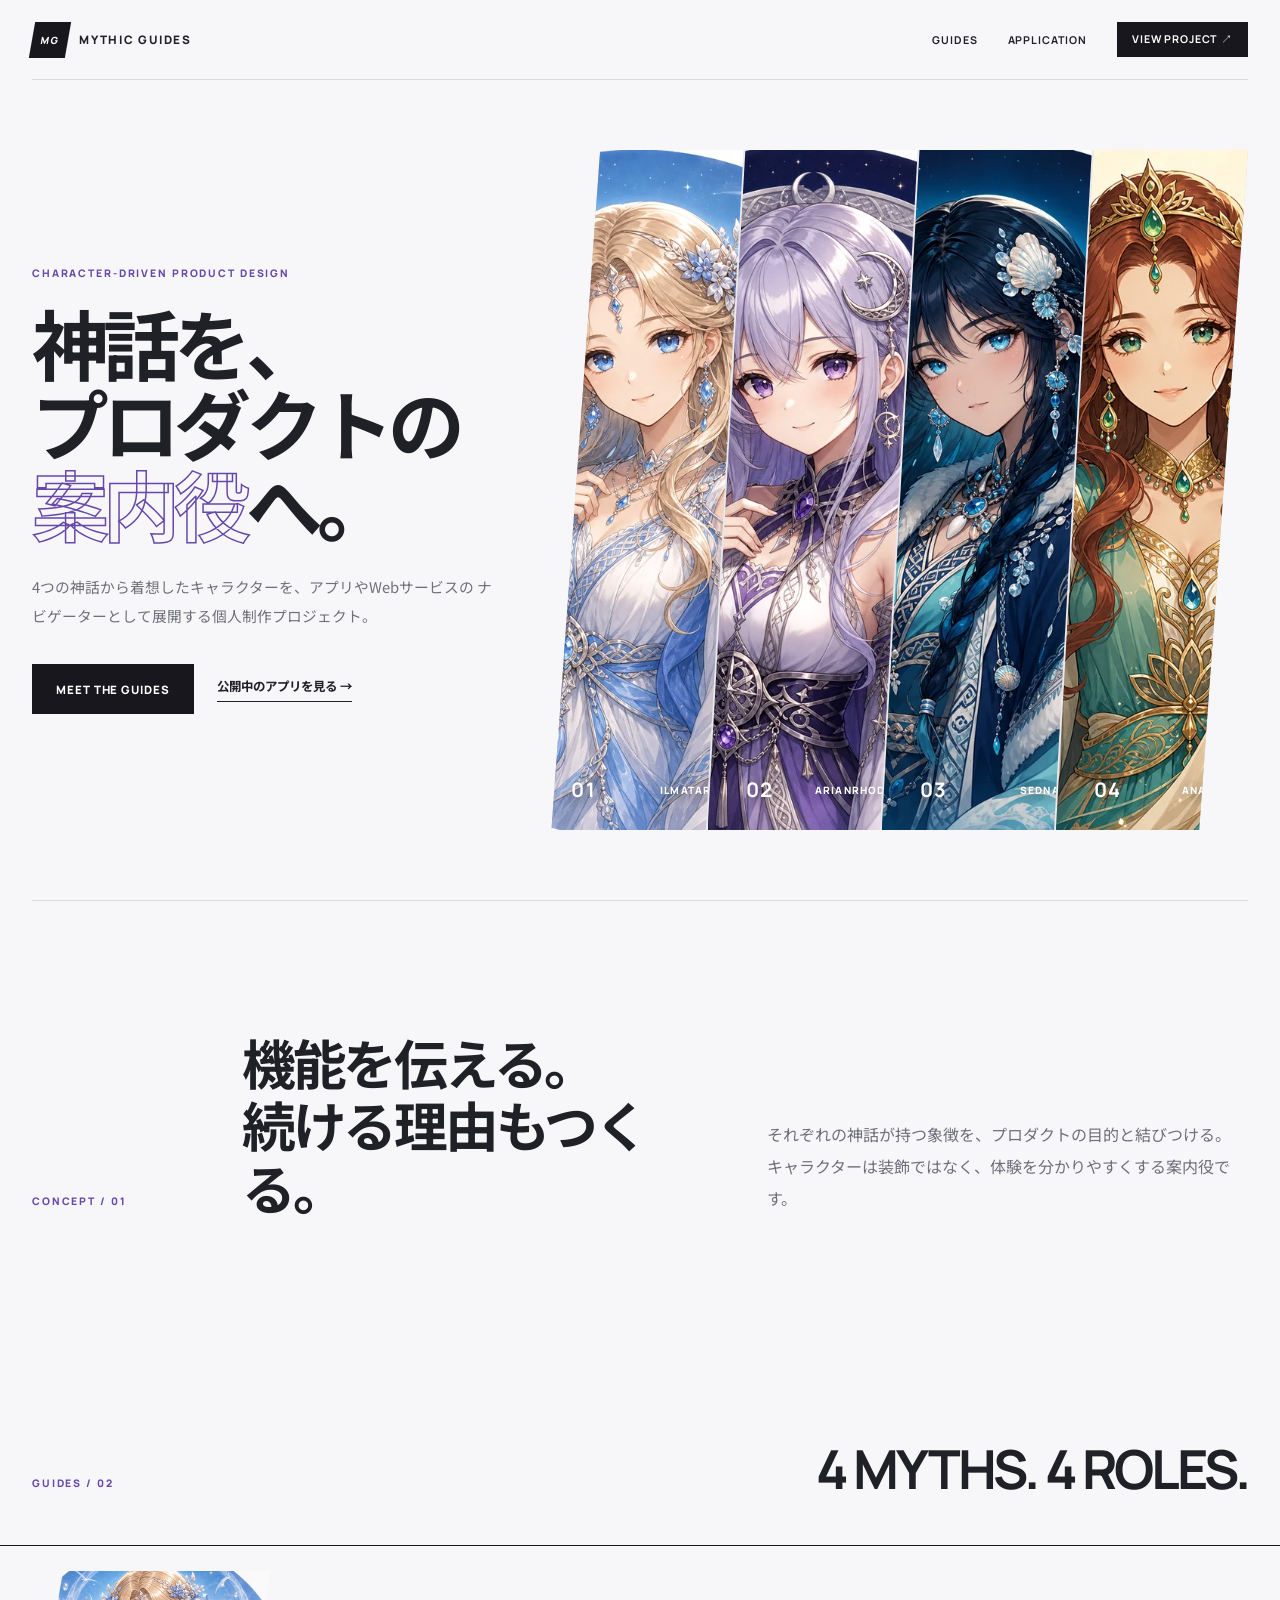
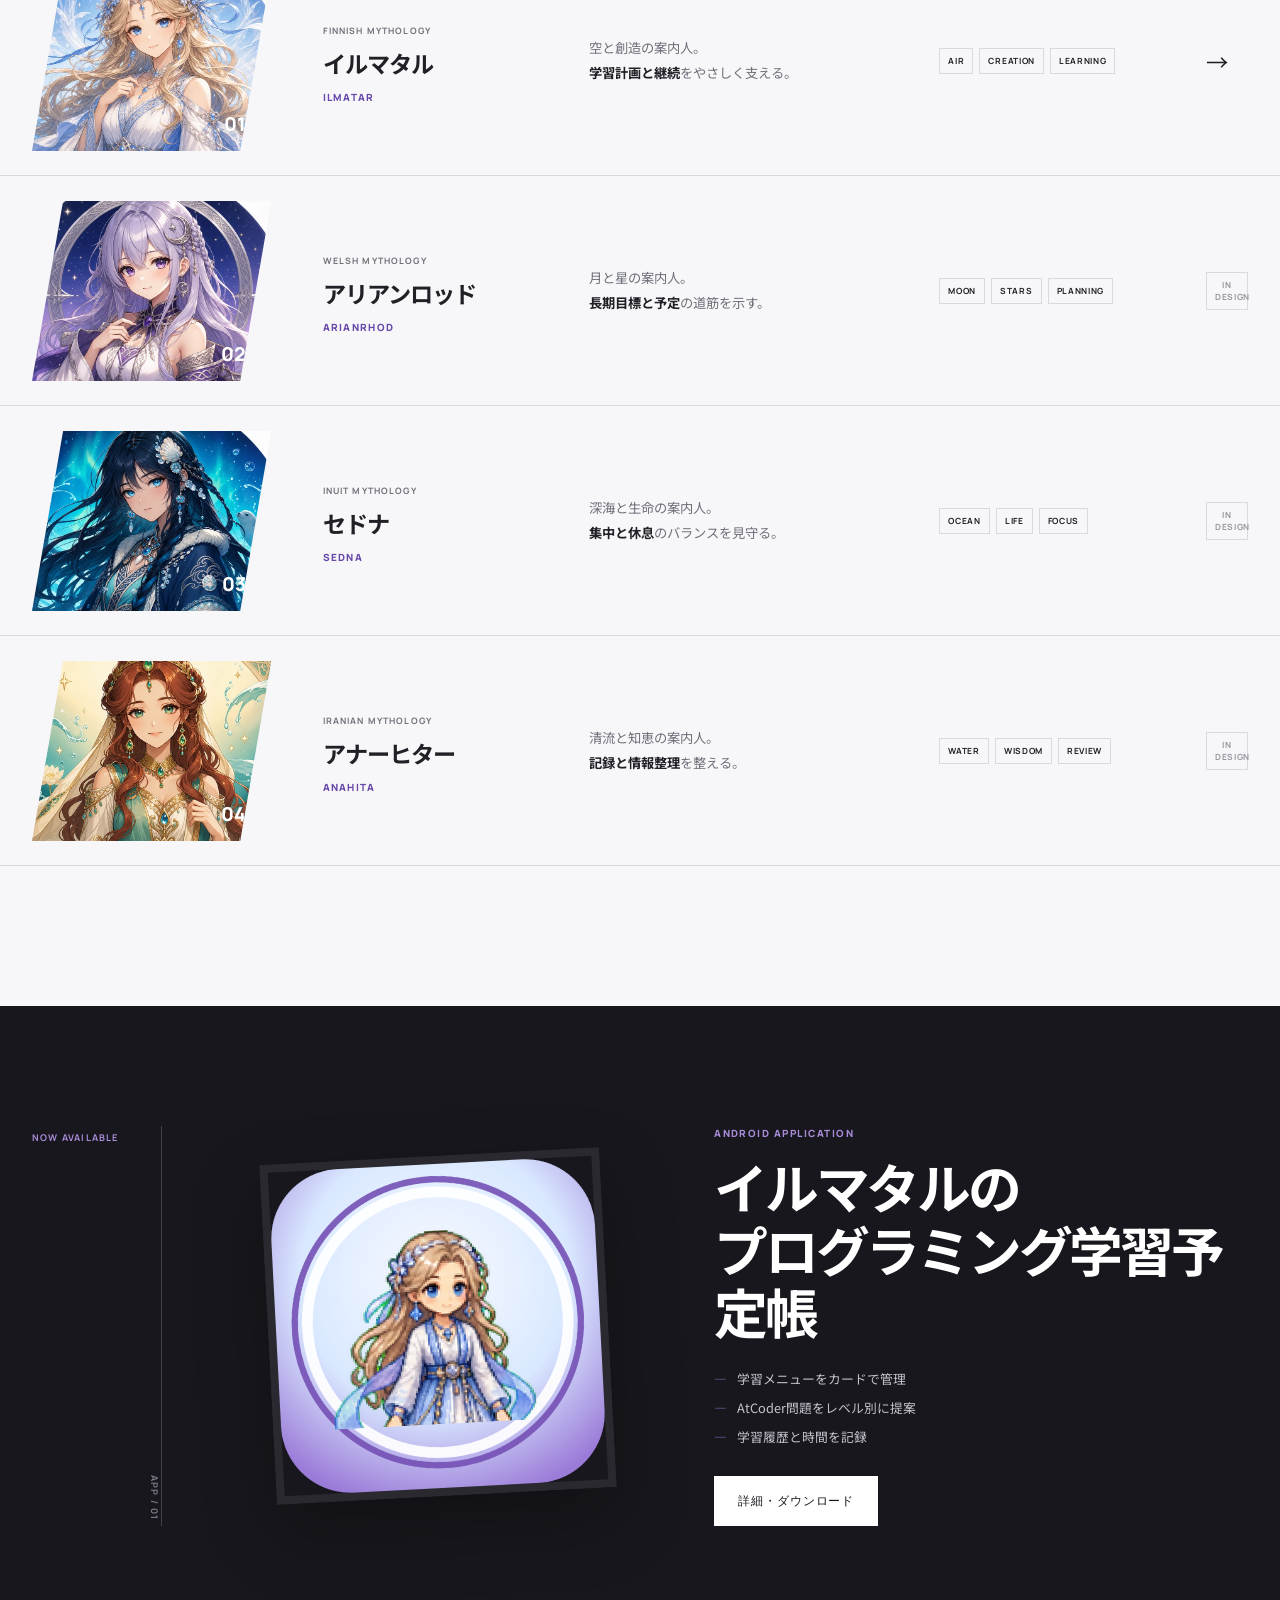
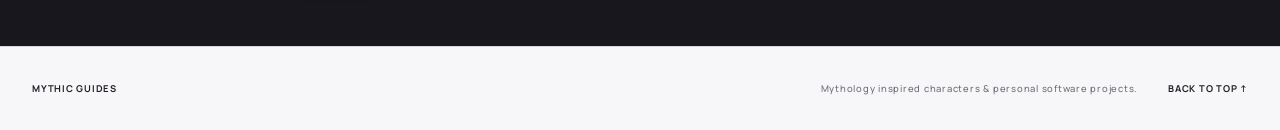
==== index.html @ 20ae1d99 "first commit" ====
<!doctype html>
<html lang="ja">
  <head>
    <meta charset="UTF-8" />
    <meta name="viewport" content="width=device-width, initial-scale=1.0" />
    <meta
      name="description"
      content="神話をモチーフにした4人のキャラクターとアプリを紹介するポートフォリオサイトです。"
    />
    <meta name="theme-color" content="#f7f7fa" />
    <title>Mythic Guides | Portfolio</title>
    <link rel="icon" type="image/png" href="./assets/app-icon.png" />
    <script>
      document.documentElement.classList.add("js");
    </script>
    <link rel="stylesheet" href="./home.css" />
    <script src="./home.js" defer></script>
  </head>
  <body>
    <header class="site-header">
      <a class="logo" href="#top">
        <span class="logo-symbol">MG</span>
        <span>MYTHIC GUIDES</span>
      </a>
      <nav aria-label="メインナビゲーション">
        <a href="#guides">Guides</a>
        <a href="#application">Application</a>
        <a class="header-link" href="./app.html">View project ↗</a>
      </nav>
    </header>

    <main id="top">
      <section class="hero">
        <div class="hero-copy reveal">
          <p class="kicker">Character-driven product design</p>
          <h1>神話を、<br />プロダクトの<br /><em>案内役</em>へ。</h1>
          <p class="hero-text">
            4つの神話から着想したキャラクターを、アプリやWebサービスの
            ナビゲーターとして展開する個人制作プロジェクト。
          </p>
          <div class="hero-actions">
            <a class="solid-button" href="#guides">Meet the guides</a>
            <a class="line-link" href="./app.html">公開中のアプリを見る →</a>
          </div>
        </div>

        <div class="slash-gallery reveal" aria-label="4人のキャラクター">
          <figure class="slash slash-ilmatar">
            <img src="./assets/ilmatar-v2.webp" alt="イルマタル" />
            <figcaption><b>01</b><span>ILMATAR</span></figcaption>
          </figure>
          <figure class="slash slash-arianrhod">
            <img src="./assets/arianrhod.webp" alt="アリアンロッド" />
            <figcaption><b>02</b><span>ARIANRHOD</span></figcaption>
          </figure>
          <figure class="slash slash-sedna">
            <img src="./assets/sedna.webp" alt="セドナ" />
            <figcaption><b>03</b><span>SEDNA</span></figcaption>
          </figure>
          <figure class="slash slash-anahita">
            <img src="./assets/anahita.webp" alt="アナーヒター" />
            <figcaption><b>04</b><span>ANAHITA</span></figcaption>
          </figure>
        </div>
      </section>

      <section class="statement page-width reveal">
        <p class="section-label">Concept / 01</p>
        <h2>機能を伝える。<br />続ける理由もつくる。</h2>
        <p>
          それぞれの神話が持つ象徴を、プロダクトの目的と結びつける。
          キャラクターは装飾ではなく、体験を分かりやすくする案内役です。
        </p>
      </section>

      <section id="guides" class="guides">
        <div class="guides-heading page-width reveal">
          <p class="section-label">Guides / 02</p>
          <h2>4 MYTHS. 4 ROLES.</h2>
        </div>

        <div class="guide-list">
          <article class="guide reveal">
            <div class="guide-face">
              <img src="./assets/ilmatar-v2.webp" alt="イルマタルの顔" />
              <span>01</span>
            </div>
            <div class="guide-name">
              <small>FINNISH MYTHOLOGY</small>
              <h3>イルマタル</h3>
              <b>ILMATAR</b>
            </div>
            <p class="guide-summary">
              空と創造の案内人。<br />
              <strong>学習計画と継続</strong>をやさしく支える。
            </p>
            <div class="guide-keywords"><span>AIR</span><span>CREATION</span><span>LEARNING</span></div>
            <a href="./app.html" aria-label="イルマタルのアプリを見る">→</a>
          </article>

          <article class="guide reveal">
            <div class="guide-face">
              <img src="./assets/arianrhod.webp" alt="アリアンロッドの顔" />
              <span>02</span>
            </div>
            <div class="guide-name">
              <small>WELSH MYTHOLOGY</small>
              <h3>アリアンロッド</h3>
              <b>ARIANRHOD</b>
            </div>
            <p class="guide-summary">
              月と星の案内人。<br />
              <strong>長期目標と予定</strong>の道筋を示す。
            </p>
            <div class="guide-keywords"><span>MOON</span><span>STARS</span><span>PLANNING</span></div>
            <span class="status">IN DESIGN</span>
          </article>

          <article class="guide reveal">
            <div class="guide-face">
              <img src="./assets/sedna.webp" alt="セドナの顔" />
              <span>03</span>
            </div>
            <div class="guide-name">
              <small>INUIT MYTHOLOGY</small>
              <h3>セドナ</h3>
              <b>SEDNA</b>
            </div>
            <p class="guide-summary">
              深海と生命の案内人。<br />
              <strong>集中と休息</strong>のバランスを見守る。
            </p>
            <div class="guide-keywords"><span>OCEAN</span><span>LIFE</span><span>FOCUS</span></div>
            <span class="status">IN DESIGN</span>
          </article>

          <article class="guide reveal">
            <div class="guide-face">
              <img src="./assets/anahita.webp" alt="アナーヒターの顔" />
              <span>04</span>
            </div>
            <div class="guide-name">
              <small>IRANIAN MYTHOLOGY</small>
              <h3>アナーヒター</h3>
              <b>ANAHITA</b>
            </div>
            <p class="guide-summary">
              清流と知恵の案内人。<br />
              <strong>記録と情報整理</strong>を整える。
            </p>
            <div class="guide-keywords"><span>WATER</span><span>WISDOM</span><span>REVIEW</span></div>
            <span class="status">IN DESIGN</span>
          </article>
        </div>
      </section>

      <section id="application" class="application">
        <div class="app-inner page-width reveal">
          <div class="app-index">
            <span>NOW AVAILABLE</span>
            <b>APP / 01</b>
          </div>
          <div class="app-icon-wrap">
            <img src="./assets/app-icon.png" alt="イルマタルのプログラミング学習予定帳のアイコン" />
          </div>
          <div class="app-copy">
            <p>ANDROID APPLICATION</p>
            <h2>イルマタルの<br />プログラミング学習予定帳</h2>
            <ul>
              <li>学習メニューをカードで管理</li>
              <li>AtCoder問題をレベル別に提案</li>
              <li>学習履歴と時間を記録</li>
            </ul>
            <a class="solid-button light-button" href="./app.html">
              詳細・ダウンロード
            </a>
          </div>
        </div>
      </section>
    </main>

    <footer>
      <div class="page-width">
        <span>MYTHIC GUIDES</span>
        <p>Mythology inspired characters &amp; personal software projects.</p>
        <a href="#top">BACK TO TOP ↑</a>
      </div>
    </footer>
  </body>
</html>
---- home.css ----
@import url("https://fonts.googleapis.com/css2?family=Manrope:wght@500;600;700;800&family=Noto+Sans+JP:wght@400;500;600;700;800&display=swap");

:root {
  --black: #17171d;
  --ink: #202027;
  --muted: #6f7079;
  --line: #d9d9df;
  --paper: #f7f7fa;
  --violet: #6748aa;
  --blue: #4d89c6;
  font-family: "Noto Sans JP", sans-serif;
  color: var(--ink);
  background: var(--paper);
  font-synthesis: none;
}

* {
  box-sizing: border-box;
}

html {
  overflow-x: hidden;
  scroll-behavior: smooth;
}

body {
  margin: 0;
  min-width: 320px;
  overflow-x: hidden;
  background:
    linear-gradient(90deg, transparent 49.95%, rgba(32, 32, 39, 0.04) 50%, transparent 50.05%),
    var(--paper);
  background-size: 25% 100%;
}

a {
  color: inherit;
  text-decoration: none;
}

img {
  display: block;
  max-width: 100%;
}

h1,
h2,
h3,
p {
  margin-top: 0;
}

.page-width,
.site-header {
  width: min(1240px, calc(100% - 64px));
  margin-inline: auto;
}

.site-header {
  display: flex;
  align-items: center;
  justify-content: space-between;
  min-height: 80px;
  border-bottom: 1px solid var(--line);
}

.logo {
  display: flex;
  align-items: center;
  gap: 11px;
  font: 800 0.73rem "Manrope", sans-serif;
  letter-spacing: 0.15em;
}

.logo-symbol {
  display: grid;
  width: 36px;
  height: 36px;
  color: white;
  background: var(--black);
  font-size: 0.62rem;
  place-items: center;
  transform: skewX(-10deg);
}

.site-header nav {
  display: flex;
  align-items: center;
  gap: 30px;
  font: 700 0.67rem "Manrope", sans-serif;
  letter-spacing: 0.08em;
  text-transform: uppercase;
}

.header-link {
  padding: 10px 15px;
  color: white;
  background: var(--black);
}

.hero {
  display: grid;
  grid-template-columns: 0.8fr 1.2fr;
  align-items: center;
  gap: 55px;
  width: min(1360px, calc(100% - 64px));
  min-height: calc(100svh - 80px);
  margin-inline: auto;
  padding-block: 70px;
}

.kicker,
.section-label {
  color: var(--violet);
  font: 800 0.65rem "Manrope", sans-serif;
  letter-spacing: 0.18em;
  text-transform: uppercase;
}

.kicker {
  margin-bottom: 22px;
}

h1 {
  margin-bottom: 28px;
  font-size: clamp(3.2rem, 6vw, 6rem);
  line-height: 1.05;
  letter-spacing: -0.075em;
}

h1 em {
  color: transparent;
  -webkit-text-stroke: 1.5px var(--violet);
  font-style: normal;
}

.hero-text {
  max-width: 520px;
  margin-bottom: 34px;
  color: var(--muted);
  font-size: 0.92rem;
  line-height: 2;
}

.hero-actions {
  display: flex;
  flex-wrap: wrap;
  align-items: center;
  gap: 23px;
}

.solid-button {
  display: inline-flex;
  min-height: 50px;
  align-items: center;
  justify-content: center;
  padding-inline: 24px;
  color: white;
  background: var(--black);
  font: 800 0.72rem "Manrope", sans-serif;
  letter-spacing: 0.08em;
  text-transform: uppercase;
  transition: transform 0.2s ease;
}

.solid-button:hover {
  transform: translate(3px, -3px);
}

.line-link {
  padding-bottom: 6px;
  border-bottom: 1px solid var(--ink);
  font-size: 0.78rem;
  font-weight: 700;
}

.slash-gallery {
  display: flex;
  height: min(680px, 72vw);
  min-height: 530px;
  overflow: hidden;
  background: #e9e9ee;
  clip-path: polygon(7% 0, 100% 0, 93% 100%, 0 100%);
}

.slash {
  position: relative;
  flex: 1;
  margin: 0 -18px;
  overflow: hidden;
  background: #ddd;
  clip-path: polygon(18% 0, 100% 0, 82% 100%, 0 100%);
  transition: flex 0.35s ease;
}

.slash:hover {
  flex: 1.35;
}

.slash img {
  width: 130%;
  max-width: none;
  height: 100%;
  margin-left: -15%;
  object-fit: cover;
  object-position: 50% 42%;
  filter: saturate(0.9) contrast(1.03);
  transition: transform 0.4s ease;
}

.slash:hover img {
  transform: scale(1.035);
}

.slash figcaption {
  position: absolute;
  right: 32px;
  bottom: 27px;
  left: 38px;
  display: flex;
  align-items: center;
  justify-content: space-between;
  color: white;
  text-shadow: 0 2px 12px rgba(0, 0, 0, 0.45);
  font: 800 0.63rem "Manrope", sans-serif;
  letter-spacing: 0.12em;
}

.slash figcaption b {
  font-size: 1.25rem;
}

.statement {
  display: grid;
  grid-template-columns: 0.28fr 0.85fr 0.87fr;
  gap: 55px;
  align-items: end;
  padding-block: 130px;
  border-top: 1px solid var(--line);
}

h2 {
  margin-bottom: 0;
  font-size: clamp(2.4rem, 4.2vw, 4.4rem);
  line-height: 1.16;
  letter-spacing: -0.06em;
}

.statement > p:last-child {
  margin-bottom: 4px;
  color: var(--muted);
  line-height: 2;
}

.guides {
  padding-block: 90px 140px;
}

.guides-heading {
  display: flex;
  align-items: end;
  justify-content: space-between;
  margin-bottom: 45px;
}

.guides-heading h2 {
  font-family: "Manrope", sans-serif;
}

.guide-list {
  border-top: 1px solid var(--black);
}

.guide {
  display: grid;
  grid-template-columns: minmax(230px, 0.8fr) minmax(190px, 0.72fr) minmax(260px, 1fr) 0.72fr 42px;
  gap: clamp(22px, 4vw, 60px);
  align-items: center;
  min-height: 230px;
  padding: 20px max(32px, calc((100vw - 1240px) / 2));
  border-bottom: 1px solid var(--line);
  transition: background 0.2s ease;
}

.guide:hover {
  background: white;
}

.guide-face {
  position: relative;
  height: 180px;
  overflow: hidden;
  clip-path: polygon(13% 0, 100% 0, 87% 100%, 0 100%);
}

.guide-face img {
  width: 118%;
  max-width: none;
  height: 100%;
  margin-left: -9%;
  object-fit: cover;
  object-position: 50% 27%;
}

.guide-face > span {
  position: absolute;
  right: 25px;
  bottom: 14px;
  color: white;
  font: 800 1.2rem "Manrope", sans-serif;
  text-shadow: 0 2px 10px rgba(0, 0, 0, 0.4);
}

.guide-name small {
  color: var(--muted);
  font: 700 0.55rem "Manrope", sans-serif;
  letter-spacing: 0.13em;
}

.guide-name h3 {
  margin: 7px 0 2px;
  font-size: 1.45rem;
  letter-spacing: -0.04em;
}

.guide-name b {
  color: var(--violet);
  font: 800 0.62rem "Manrope", sans-serif;
  letter-spacing: 0.13em;
}

.guide-summary {
  margin: 0;
  color: var(--muted);
  font-size: 0.83rem;
  line-height: 1.85;
}

.guide-summary strong {
  color: var(--ink);
}

.guide-keywords {
  display: flex;
  flex-wrap: wrap;
  gap: 6px;
}

.guide-keywords span,
.status {
  padding: 6px 8px;
  border: 1px solid var(--line);
  font: 700 0.53rem "Manrope", sans-serif;
  letter-spacing: 0.08em;
}

.guide > a {
  font-size: 1.4rem;
}

.status {
  color: #96969e;
  text-align: center;
}

.application {
  padding-block: 120px;
  color: white;
  background: var(--black);
}

.app-inner {
  display: grid;
  grid-template-columns: 0.25fr 0.72fr 1.03fr;
  gap: clamp(40px, 7vw, 100px);
  align-items: center;
}

.app-index {
  align-self: stretch;
  display: flex;
  flex-direction: column;
  justify-content: space-between;
  padding-block: 5px;
  border-right: 1px solid rgba(255, 255, 255, 0.18);
  font: 700 0.58rem "Manrope", sans-serif;
  letter-spacing: 0.13em;
}

.app-index span {
  color: #a98bd9;
}

.app-index b {
  color: #7f7a87;
  writing-mode: vertical-rl;
}

.app-icon-wrap img {
  width: min(340px, 100%);
  margin-inline: auto;
  border: 8px solid rgba(255, 255, 255, 0.08);
  box-shadow: 0 28px 70px rgba(0, 0, 0, 0.28);
  transform: rotate(-3deg);
}

.app-copy > p {
  margin-bottom: 15px;
  color: #a98bd9;
  font: 800 0.62rem "Manrope", sans-serif;
  letter-spacing: 0.15em;
}

.app-copy h2 {
  margin-bottom: 26px;
}

.app-copy ul {
  display: grid;
  gap: 10px;
  margin: 0 0 30px;
  padding: 0;
  color: #c5c1cb;
  list-style: none;
  font-size: 0.8rem;
}

.app-copy li::before {
  content: "—";
  margin-right: 10px;
  color: #9270c8;
}

.light-button {
  color: var(--black);
  background: white;
}

footer {
  padding-block: 35px;
  border-top: 1px solid var(--line);
}

footer > div {
  display: grid;
  grid-template-columns: 1fr auto auto;
  gap: 30px;
  align-items: center;
  font: 700 0.59rem "Manrope", sans-serif;
  letter-spacing: 0.08em;
}

footer p {
  margin: 0;
  color: var(--muted);
  font-weight: 500;
}

.js .reveal {
  opacity: 0;
  transform: translateY(20px);
  transition:
    opacity 0.65s ease,
    transform 0.65s ease;
}

.js .reveal.is-visible {
  opacity: 1;
  transform: translateY(0);
}

@media (prefers-reduced-motion: reduce) {
  html {
    scroll-behavior: auto;
  }

  .js .reveal {
    opacity: 1;
    transform: none;
    transition: none;
  }
}

@media (max-width: 1020px) {
  .hero {
    grid-template-columns: 1fr;
    padding-top: 90px;
  }

  .hero-copy {
    max-width: 730px;
  }

  .slash-gallery {
    height: 610px;
  }

  .statement {
    grid-template-columns: 0.3fr 1fr;
  }

  .statement > p:last-child {
    grid-column: 2;
  }

  .guide {
    grid-template-columns: 230px 0.75fr 1fr 0.7fr;
  }

  .guide > a,
  .guide > .status {
    display: none;
  }
}

@media (max-width: 760px) {
  .page-width,
  .site-header,
  .hero {
    width: min(100% - 30px, 1240px);
  }

  .site-header {
    min-height: 68px;
  }

  .site-header nav a:not(.header-link) {
    display: none;
  }

  .header-link {
    padding: 8px 11px;
    font-size: 0.56rem;
  }

  .hero {
    min-height: auto;
    padding-block: 65px 95px;
  }

  h1 {
    font-size: clamp(3rem, 14vw, 4.7rem);
  }

  .slash-gallery {
    height: 510px;
    min-height: 0;
    clip-path: polygon(4% 0, 100% 0, 96% 100%, 0 100%);
  }

  .slash {
    margin-inline: -8px;
  }

  .slash figcaption {
    right: 14px;
    bottom: 18px;
    left: 17px;
  }

  .slash figcaption span {
    display: none;
  }

  .statement {
    grid-template-columns: 1fr;
    gap: 20px;
    padding-block: 90px;
  }

  .statement > p:last-child {
    grid-column: auto;
  }

  .guides {
    padding-block: 55px 90px;
  }

  .guides-heading {
    display: block;
  }

  .guide {
    grid-template-columns: 145px 1fr;
    gap: 20px;
    min-height: 180px;
    padding: 18px 15px;
  }

  .guide-face {
    grid-row: 1 / 3;
    height: 145px;
  }

  .guide-summary {
    align-self: start;
  }

  .guide-keywords {
    display: none;
  }

  .application {
    padding-block: 90px;
  }

  .app-inner {
    grid-template-columns: 1fr;
  }

  .app-index {
    display: none;
  }

  .app-icon-wrap img {
    width: min(280px, 78%);
  }

  footer > div {
    grid-template-columns: 1fr;
    gap: 12px;
  }
}

@media (max-width: 430px) {
  .logo > span:last-child {
    display: none;
  }

  .hero-actions {
    align-items: stretch;
    flex-direction: column;
  }

  .line-link {
    align-self: center;
  }

  .slash-gallery {
    height: 420px;
  }

  .slash img {
    object-position: 50% 38%;
  }

  .guide {
    grid-template-columns: 118px 1fr;
  }

  .guide-face {
    height: 130px;
  }

  .guide-name h3 {
    font-size: 1.18rem;
  }

  .guide-summary {
    font-size: 0.72rem;
  }
}
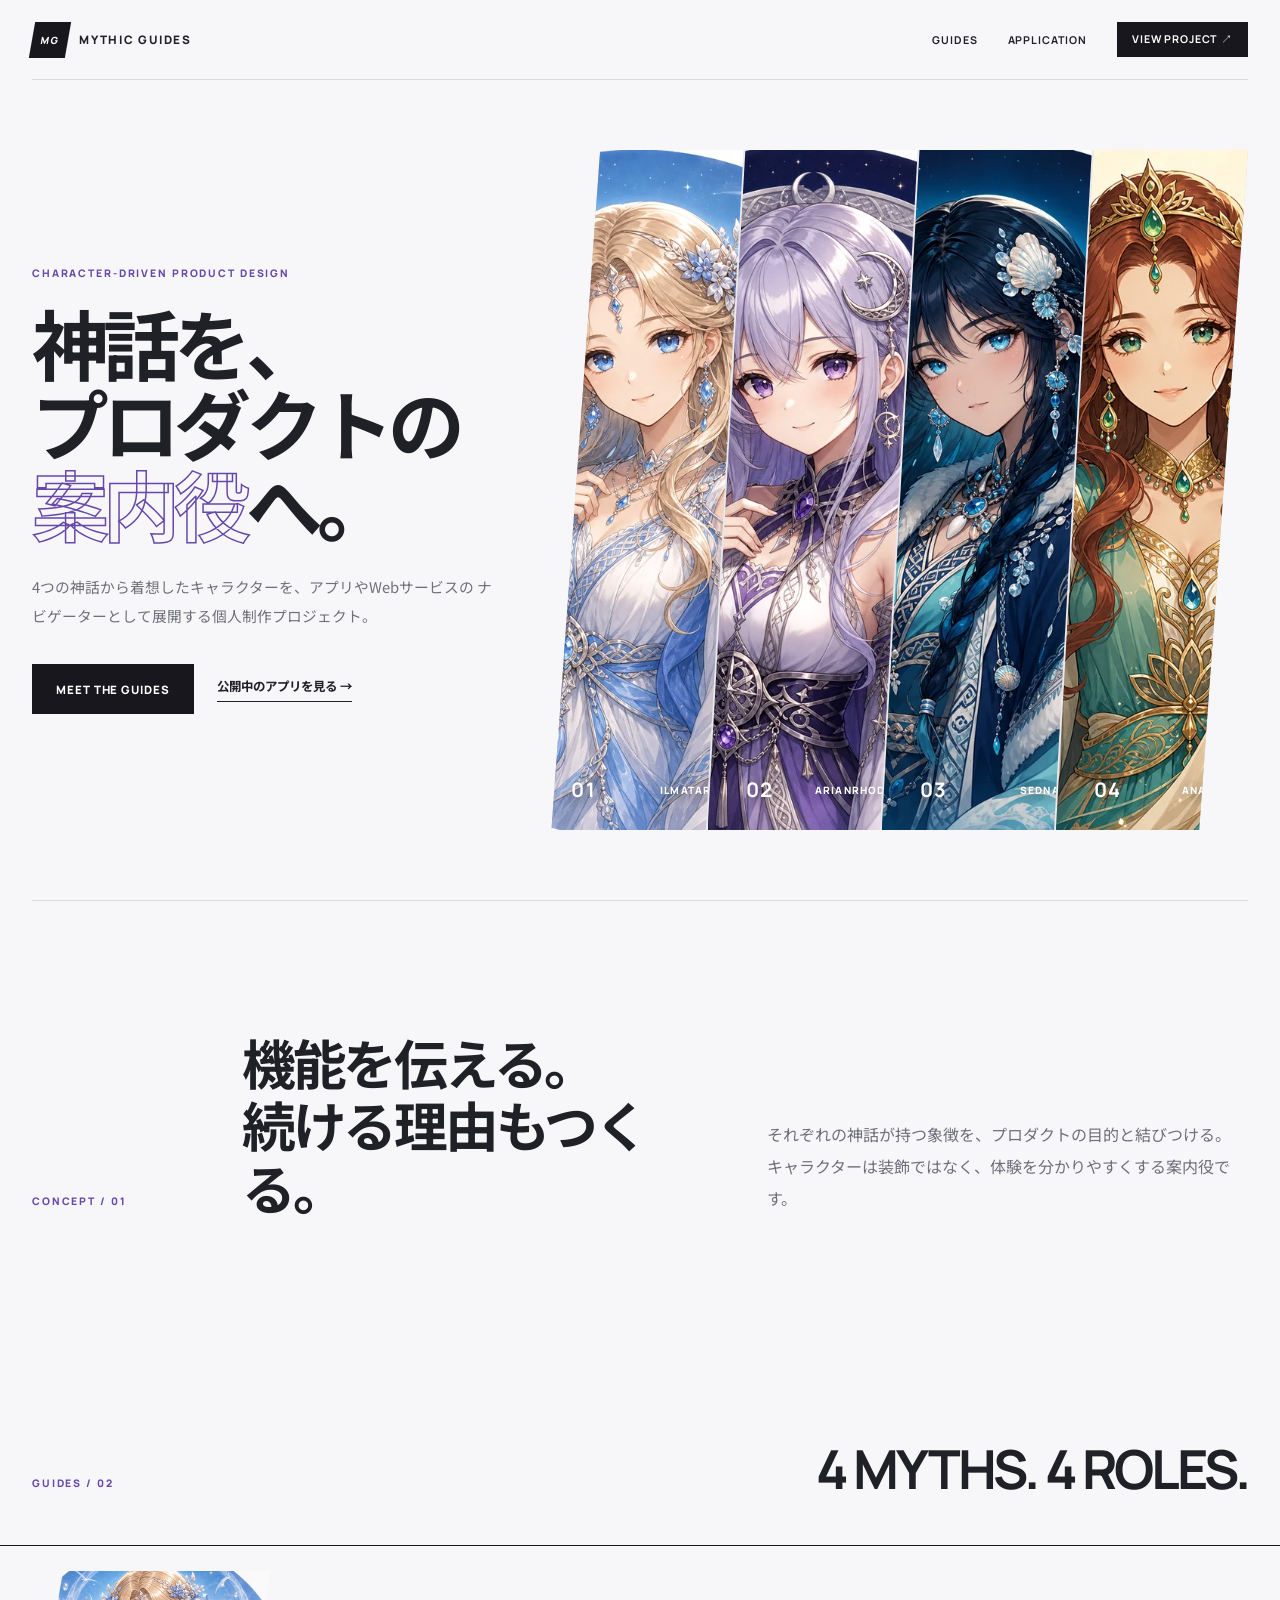
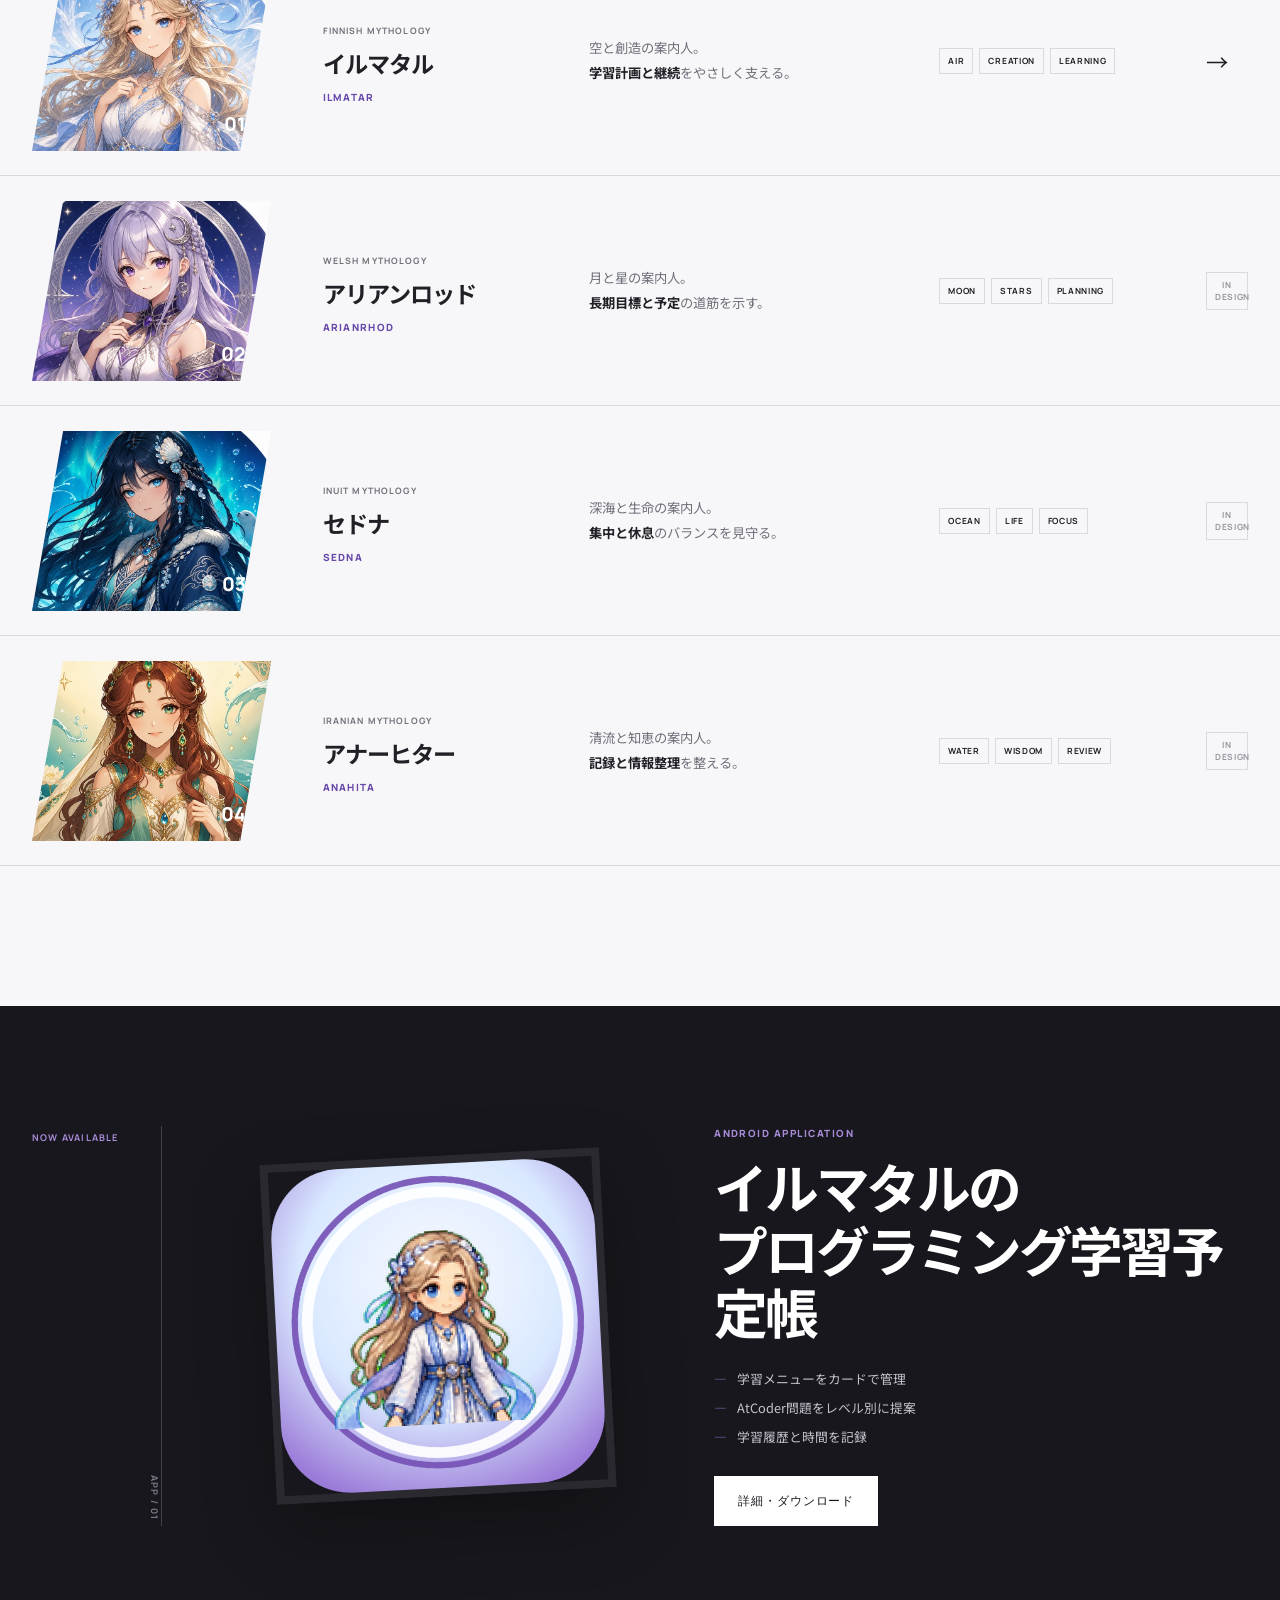
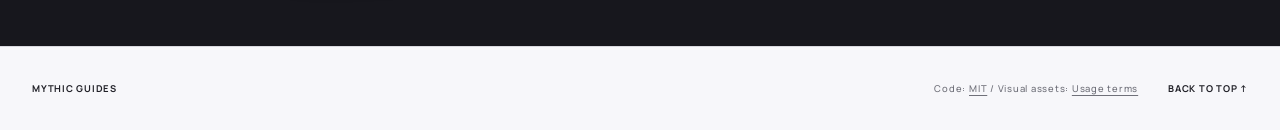
==== commit e8cfc67c: "upload" ====
--- a/index.html
+++ b/index.html
@@ -182,7 +182,12 @@
     <footer>
       <div class="page-width">
         <span>MYTHIC GUIDES</span>
-        <p>Mythology inspired characters &amp; personal software projects.</p>
+        <p>
+          Code:
+          <a href="./LICENSE">MIT</a>
+          / Visual assets:
+          <a href="./ASSETS_LICENSE.md">Usage terms</a>
+        </p>
         <a href="#top">BACK TO TOP ↑</a>
       </div>
     </footer>
--- a/home.css
+++ b/home.css
@@ -456,6 +456,11 @@
   font-weight: 500;
 }
 
+footer p a {
+  text-decoration: underline;
+  text-underline-offset: 3px;
+}
+
 .js .reveal {
   opacity: 0;
   transform: translateY(20px);
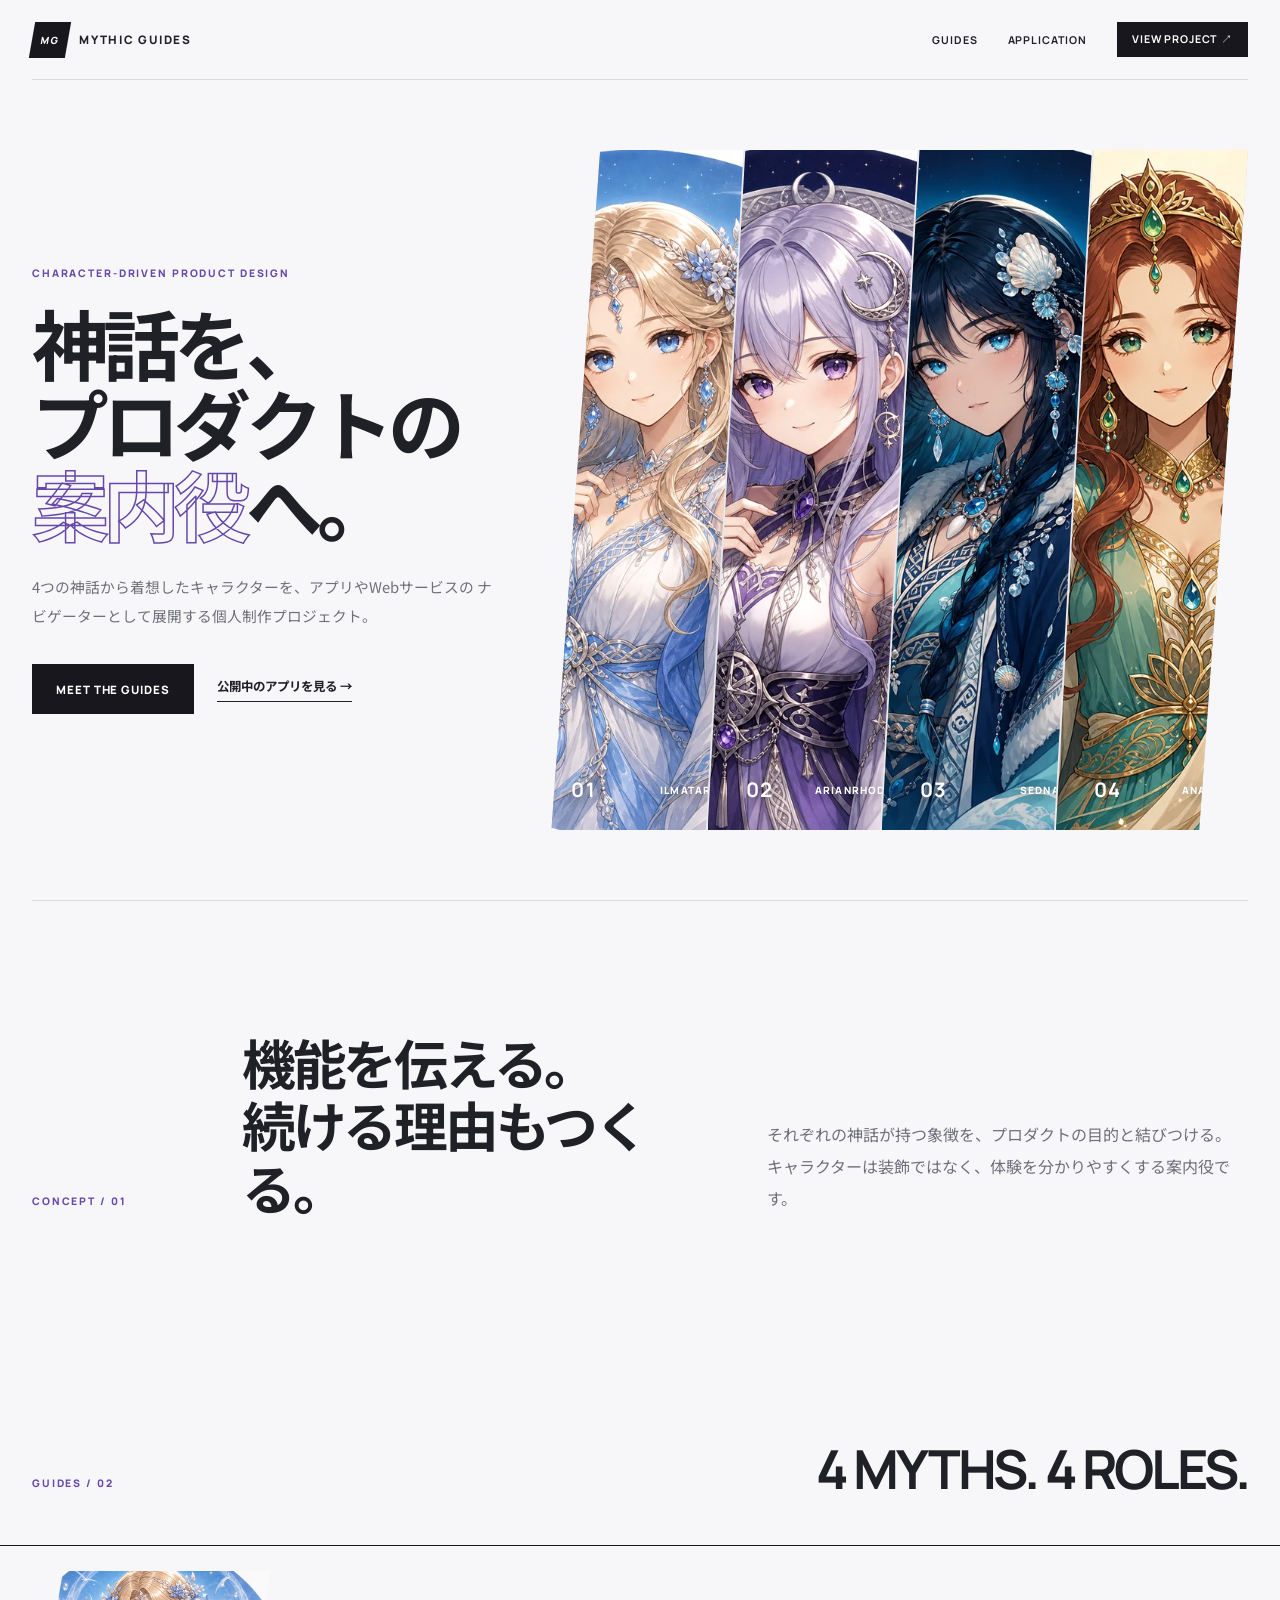
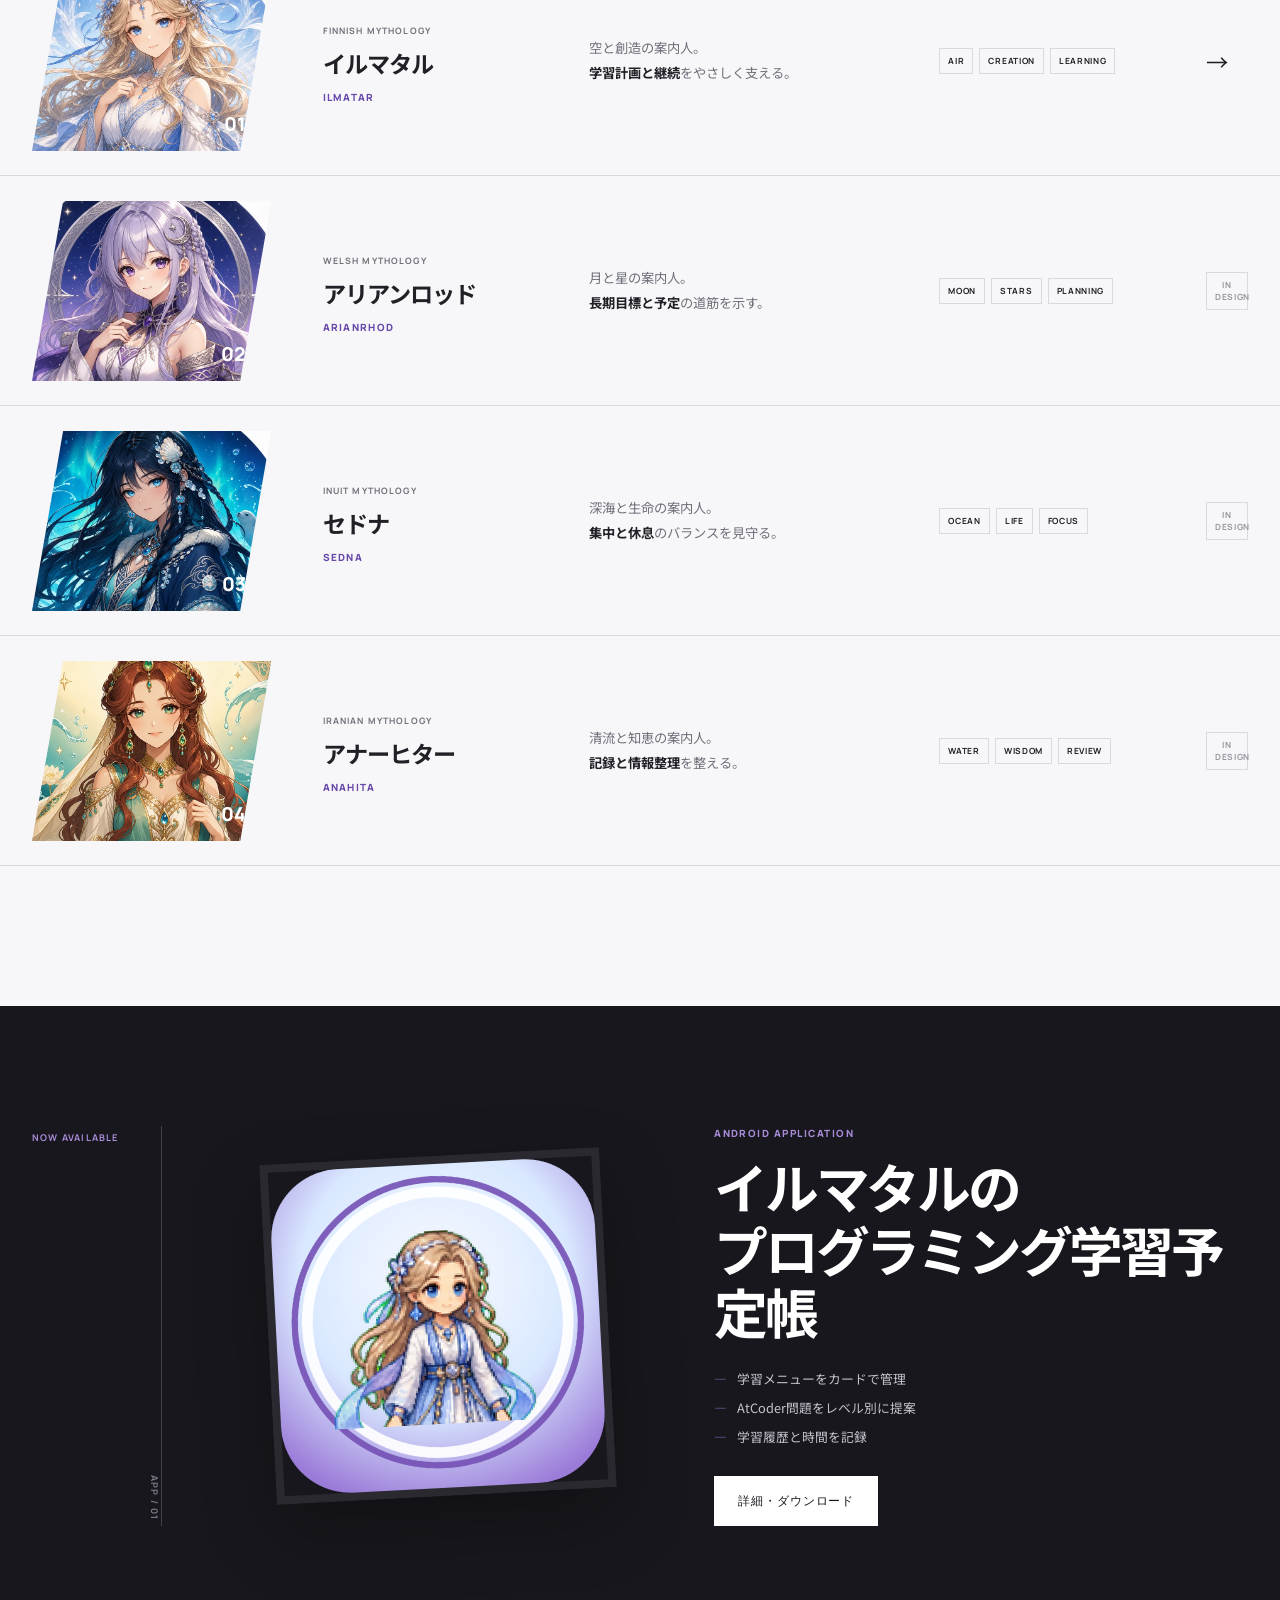
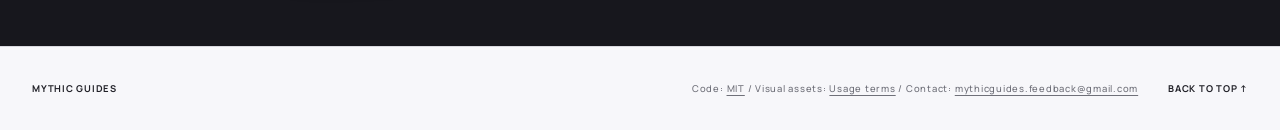
==== commit 088f1c3e: "upload" ====
--- a/index.html
+++ b/index.html
@@ -187,6 +187,8 @@
           <a href="./LICENSE">MIT</a>
           / Visual assets:
           <a href="./ASSETS_LICENSE.md">Usage terms</a>
+          / Contact:
+          <a href="mailto:mythicguides.feedback@gmail.com">mythicguides.feedback@gmail.com</a>
         </p>
         <a href="#top">BACK TO TOP ↑</a>
       </div>
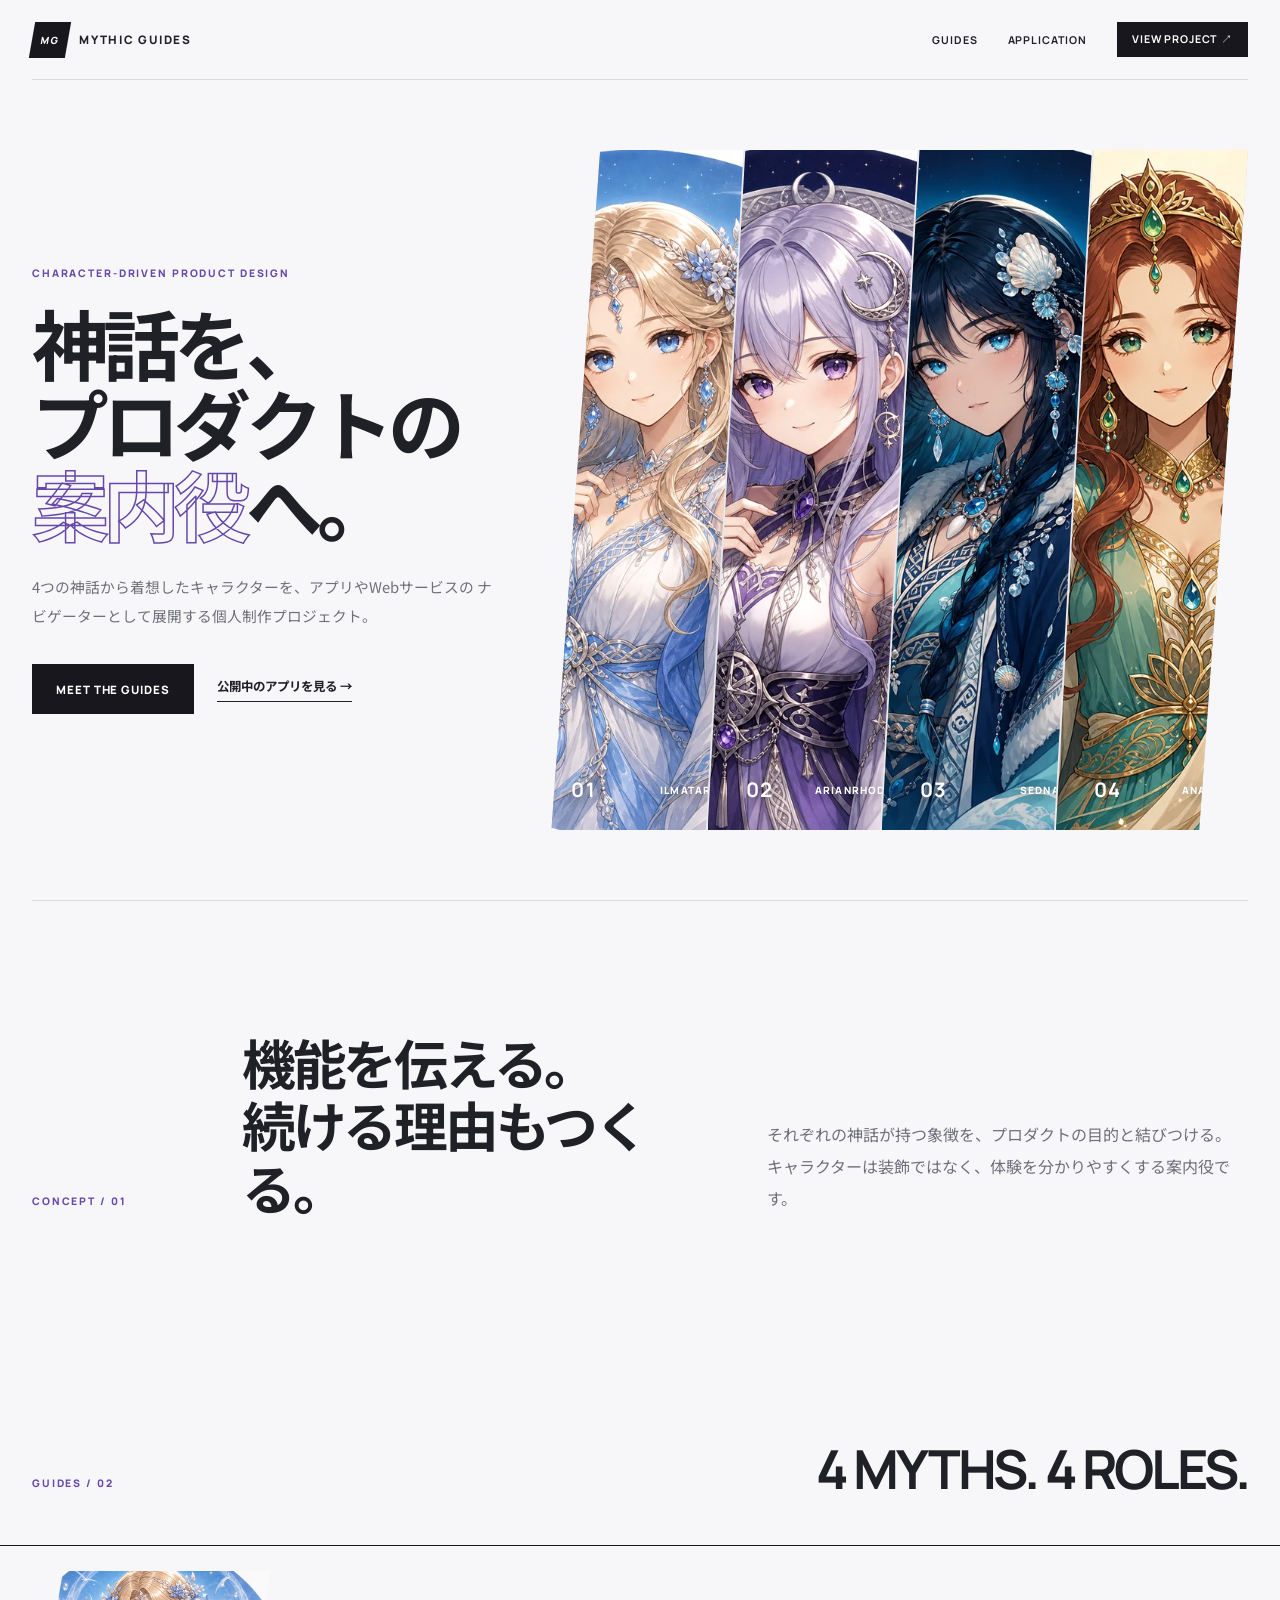
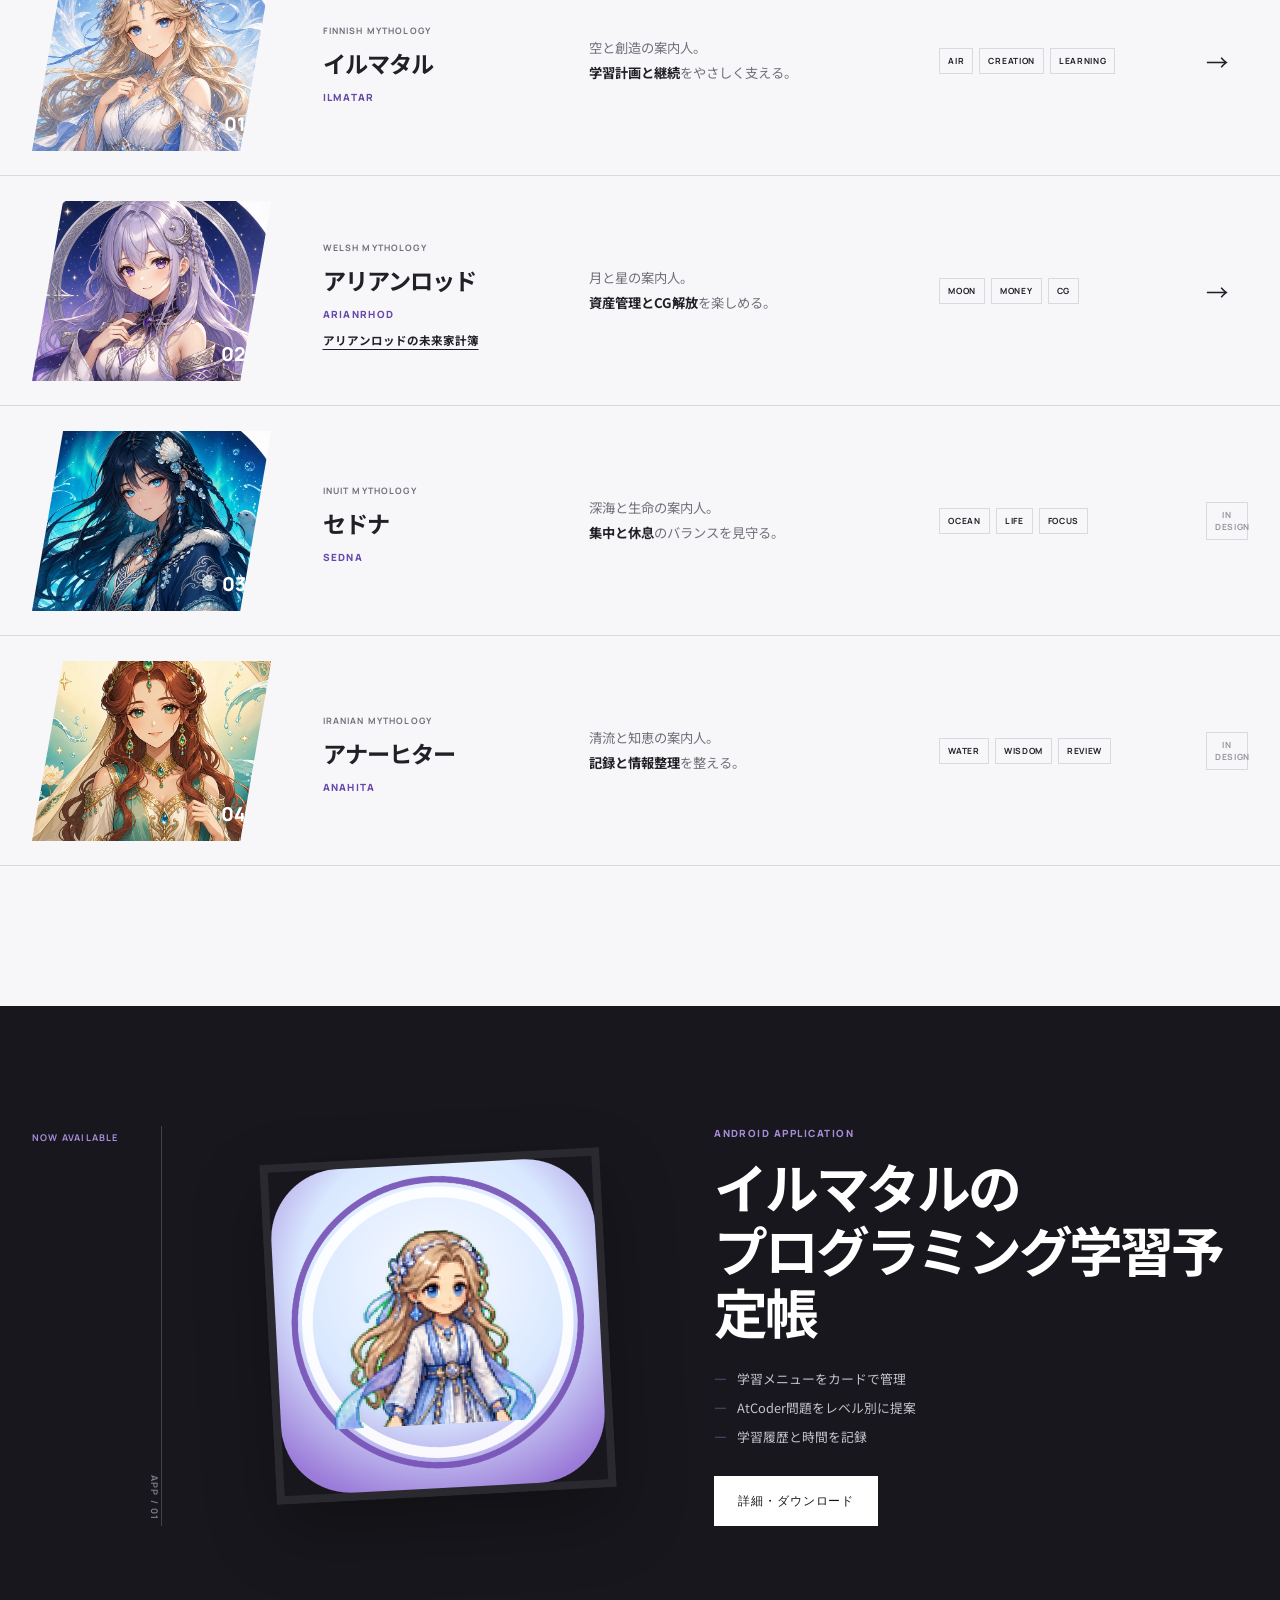
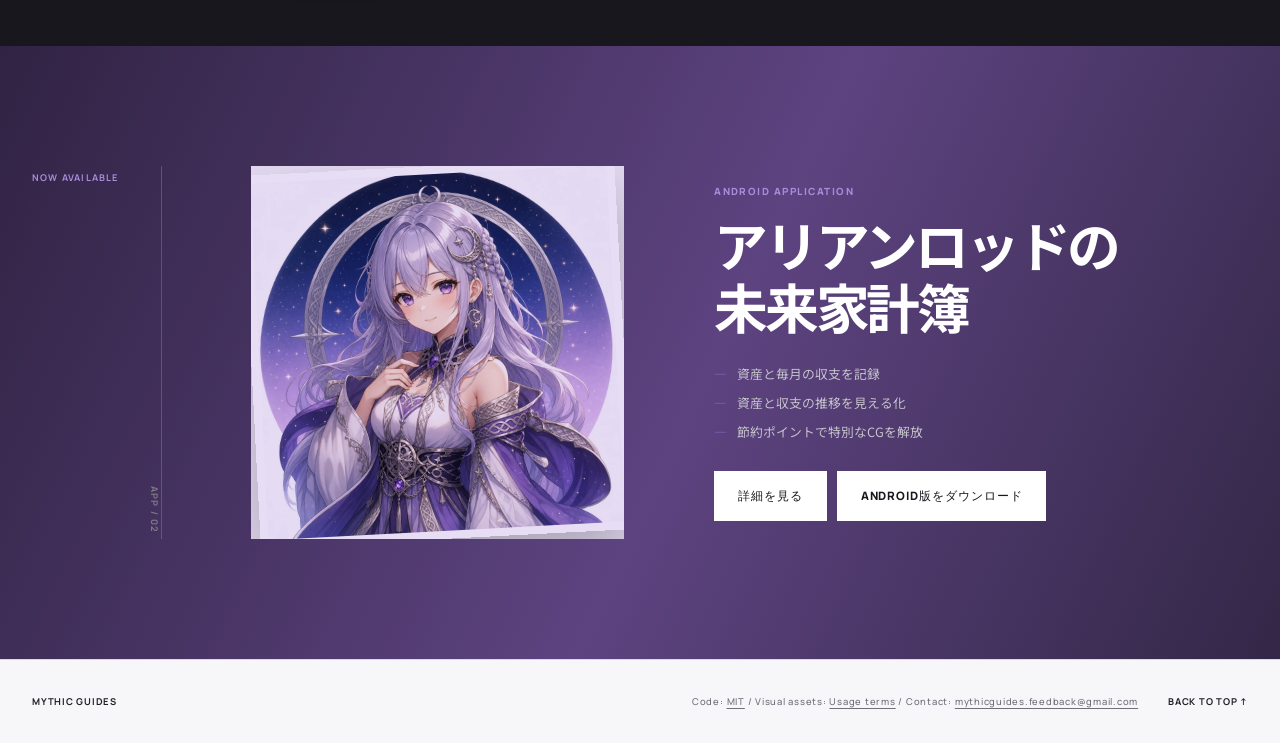
==== commit 44d187e9: "upload" ====
--- a/index.html
+++ b/index.html
@@ -107,13 +107,14 @@
               <small>WELSH MYTHOLOGY</small>
               <h3>アリアンロッド</h3>
               <b>ARIANRHOD</b>
+              <a class="guide-app-link" href="./arianrhod.html">アリアンロッドの未来家計簿</a>
             </div>
             <p class="guide-summary">
               月と星の案内人。<br />
-              <strong>長期目標と予定</strong>の道筋を示す。
-            </p>
-            <div class="guide-keywords"><span>MOON</span><span>STARS</span><span>PLANNING</span></div>
-            <span class="status">IN DESIGN</span>
+              <strong>資産管理とCG解放</strong>を楽しめる。
+            </p>
+            <div class="guide-keywords"><span>MOON</span><span>MONEY</span><span>CG</span></div>
+            <a href="./arianrhod.html" aria-label="Open Arianrhod app page">→</a>
           </article>
 
           <article class="guide reveal">
@@ -174,6 +175,30 @@
             <a class="solid-button light-button" href="./app.html">
               詳細・ダウンロード
             </a>
+          </div>
+        </div>
+      </section>
+      <section class="application application-arianrhod">
+        <div class="app-inner page-width reveal">
+          <div class="app-index">
+            <span>NOW AVAILABLE</span>
+            <b>APP / 02</b>
+          </div>
+          <div class="app-icon-wrap app-character-icon">
+            <img src="./assets/arianrhod.webp" alt="アリアンロッドの未来家計簿" />
+          </div>
+          <div class="app-copy">
+            <p>ANDROID APPLICATION</p>
+            <h2>アリアンロッドの<br />未来家計簿</h2>
+            <ul>
+              <li>資産と毎月の収支を記録</li>
+              <li>資産と収支の推移を見える化</li>
+              <li>節約ポイントで特別なCGを解放</li>
+            </ul>
+            <div class="app-actions">
+              <a class="solid-button light-button" href="./arianrhod.html">詳細を見る</a>
+              <a class="solid-button light-button" href="https://github.com/Katsuo-Uo/portfolio_homepage/releases/download/Arianrhod-1.0.0/Arianrhod-Asset-App-v1.0.0.apk" download>Android版をダウンロード</a>
+            </div>
           </div>
         </div>
       </section>
--- a/home.css
+++ b/home.css
@@ -665,3 +665,36 @@
     font-size: 0.72rem;
   }
 }
+
+.guide-app-link {
+  display: inline-block;
+  margin-top: 9px;
+  color: var(--violet-dark);
+  font-size: 0.72rem;
+  font-weight: 700;
+  text-decoration: underline;
+  text-decoration-thickness: 1px;
+  text-underline-offset: 4px;
+}
+.application-arianrhod {
+  background: linear-gradient(115deg, #302343 0%, #5d4380 55%, #332747 100%);
+}
+
+.application-arianrhod .app-icon-wrap {
+  overflow: hidden;
+  background: #e7ddf5;
+}
+
+.application-arianrhod .app-icon-wrap img {
+  width: 100%;
+  height: 100%;
+  object-fit: cover;
+  object-position: center top;
+  mix-blend-mode: multiply;
+}
+
+.app-actions {
+  display: flex;
+  flex-wrap: wrap;
+  gap: 10px;
+}
